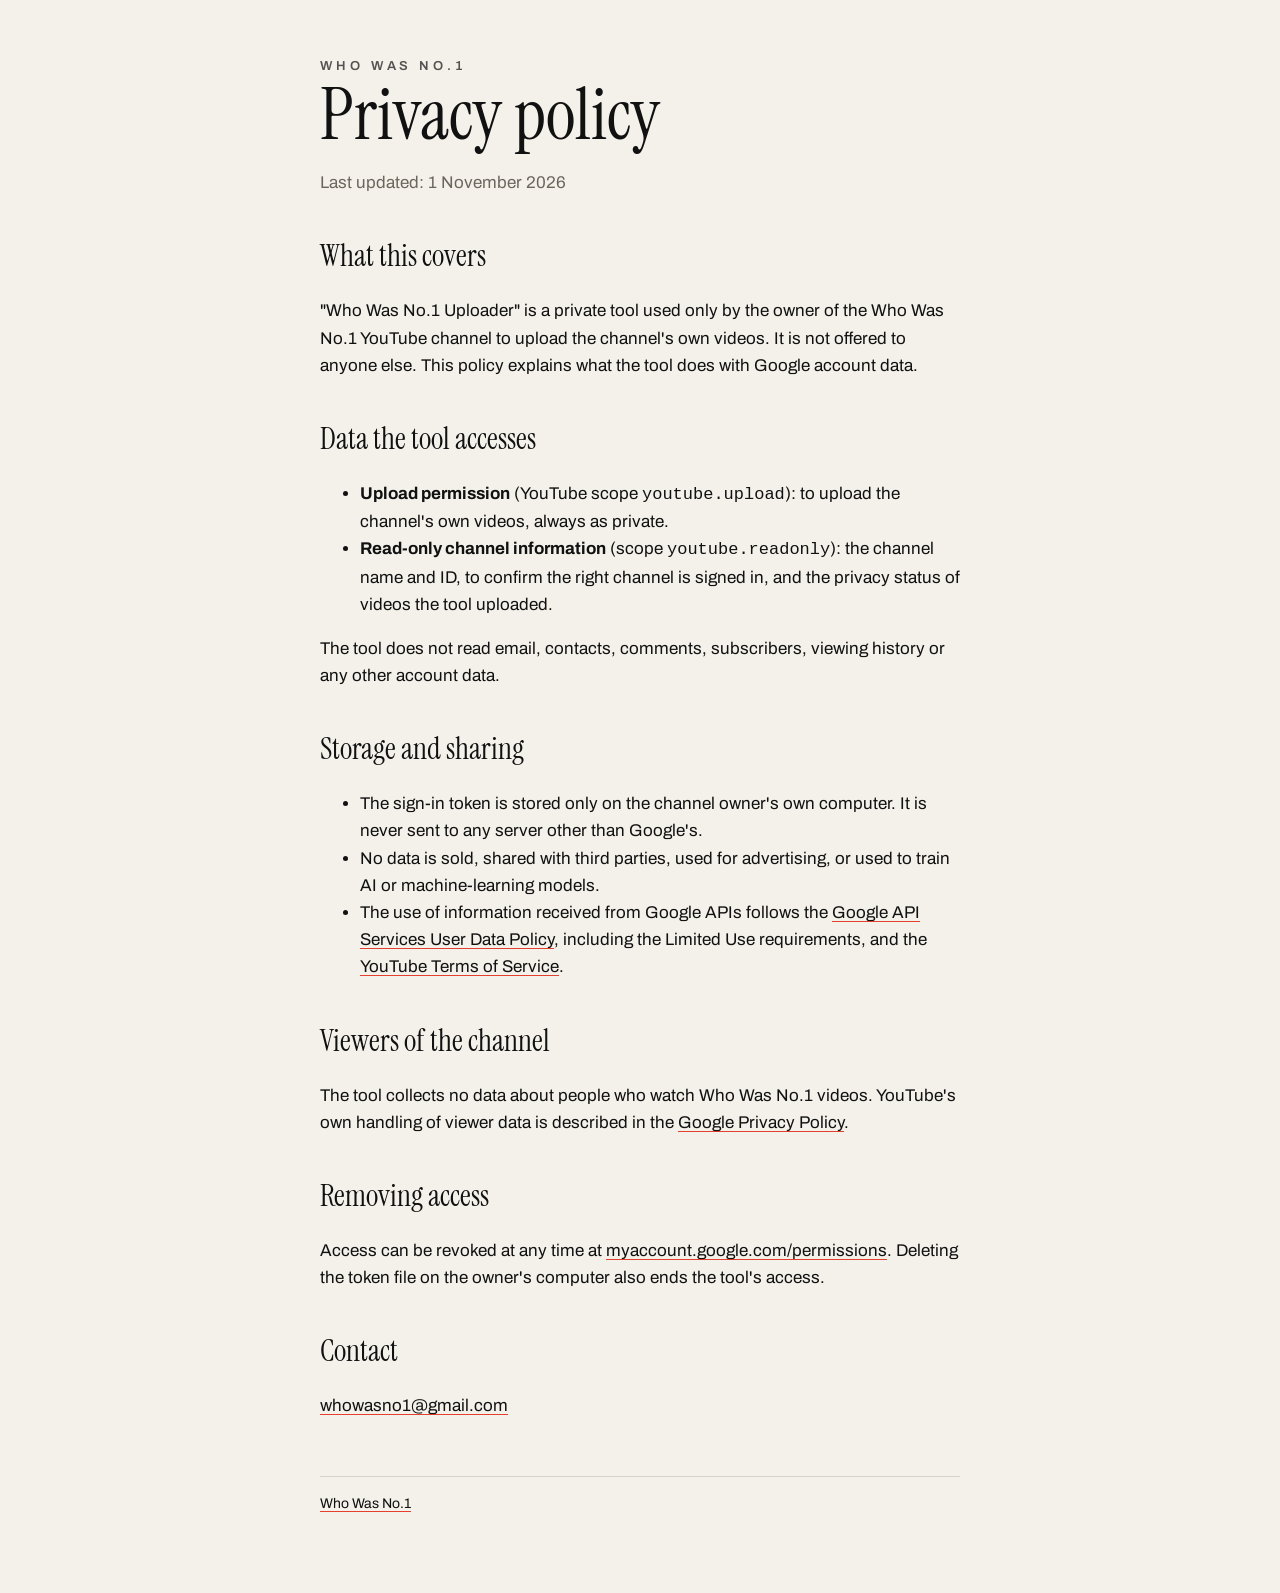
==== privacy.html @ 604b4c08 "Who Was No.1 homepage and privacy policy" ====
<!doctype html>
<html lang="en">
<head>
<meta charset="utf-8">
<meta name="viewport" content="width=device-width, initial-scale=1">
<title>Privacy Policy · Who Was No.1</title>
<link rel="preconnect" href="https://fonts.googleapis.com">
<link href="https://fonts.googleapis.com/css2?family=Archivo:wght@400;600&family=Instrument+Serif&display=swap" rel="stylesheet">
<link rel="stylesheet" href="style.css">
<link rel="icon" href="avatar.png">
</head>
<body>
<main>
  <p class="kicker">WHO WAS NO.1</p>
  <h1>Privacy policy</h1>
  <p class="muted">Last updated: 1 November 2026</p>

  <h2>What this covers</h2>
  <p>"Who Was No.1 Uploader" is a private tool used only by the owner of the Who Was No.1 YouTube channel to upload the channel's own videos. It is not offered to anyone else. This policy explains what the tool does with Google account data.</p>

  <h2>Data the tool accesses</h2>
  <ul>
    <li><strong>Upload permission</strong> (YouTube scope <code>youtube.upload</code>): to upload the channel's own videos, always as private.</li>
    <li><strong>Read-only channel information</strong> (scope <code>youtube.readonly</code>): the channel name and ID, to confirm the right channel is signed in, and the privacy status of videos the tool uploaded.</li>
  </ul>
  <p>The tool does not read email, contacts, comments, subscribers, viewing history or any other account data.</p>

  <h2>Storage and sharing</h2>
  <ul>
    <li>The sign-in token is stored only on the channel owner's own computer. It is never sent to any server other than Google's.</li>
    <li>No data is sold, shared with third parties, used for advertising, or used to train AI or machine-learning models.</li>
    <li>The use of information received from Google APIs follows the <a href="https://developers.google.com/terms/api-services-user-data-policy">Google API Services User Data Policy</a>, including the Limited Use requirements, and the <a href="https://www.youtube.com/t/terms">YouTube Terms of Service</a>.</li>
  </ul>

  <h2>Viewers of the channel</h2>
  <p>The tool collects no data about people who watch Who Was No.1 videos. YouTube's own handling of viewer data is described in the <a href="https://policies.google.com/privacy">Google Privacy Policy</a>.</p>

  <h2>Removing access</h2>
  <p>Access can be revoked at any time at <a href="https://myaccount.google.com/permissions">myaccount.google.com/permissions</a>. Deleting the token file on the owner's computer also ends the tool's access.</p>

  <h2>Contact</h2>
  <p><a href="mailto:whowasno1@gmail.com">whowasno1@gmail.com</a></p>

  <footer><a href="index.html">Who Was No.1</a></footer>
</main>
</body>
</html>
---- style.css ----
:root { --paper: #F4F1EA; --ink: #111111; --muted: #6B665C; --rule: #D8D3C8; --accent: #E4402F; }
* { box-sizing: border-box; }
body { margin: 0; background: var(--paper); color: var(--ink); font: 400 17px/1.6 "Archivo", system-ui, sans-serif; }
main { max-width: 680px; margin: 0 auto; padding: 56px 20px 80px; }
.kicker { font-weight: 600; letter-spacing: .3em; font-size: 13px; opacity: .7; margin: 0; }
h1 { font-family: "Instrument Serif", Georgia, serif; font-weight: 400; font-size: 72px; line-height: .95; margin: 4px 0 20px; }
h2 { font-family: "Instrument Serif", Georgia, serif; font-weight: 400; font-size: 30px; margin: 36px 0 8px; }
p, li { color: var(--ink); }
.muted { color: var(--muted); }
a { color: var(--ink); text-decoration-color: var(--accent); text-underline-offset: 3px; }
.avatar { width: 88px; height: 88px; border-radius: 50%; display: block; margin-bottom: 24px; }
footer { margin-top: 56px; padding-top: 16px; border-top: 1px solid var(--rule); font-size: 14px; color: var(--muted); }
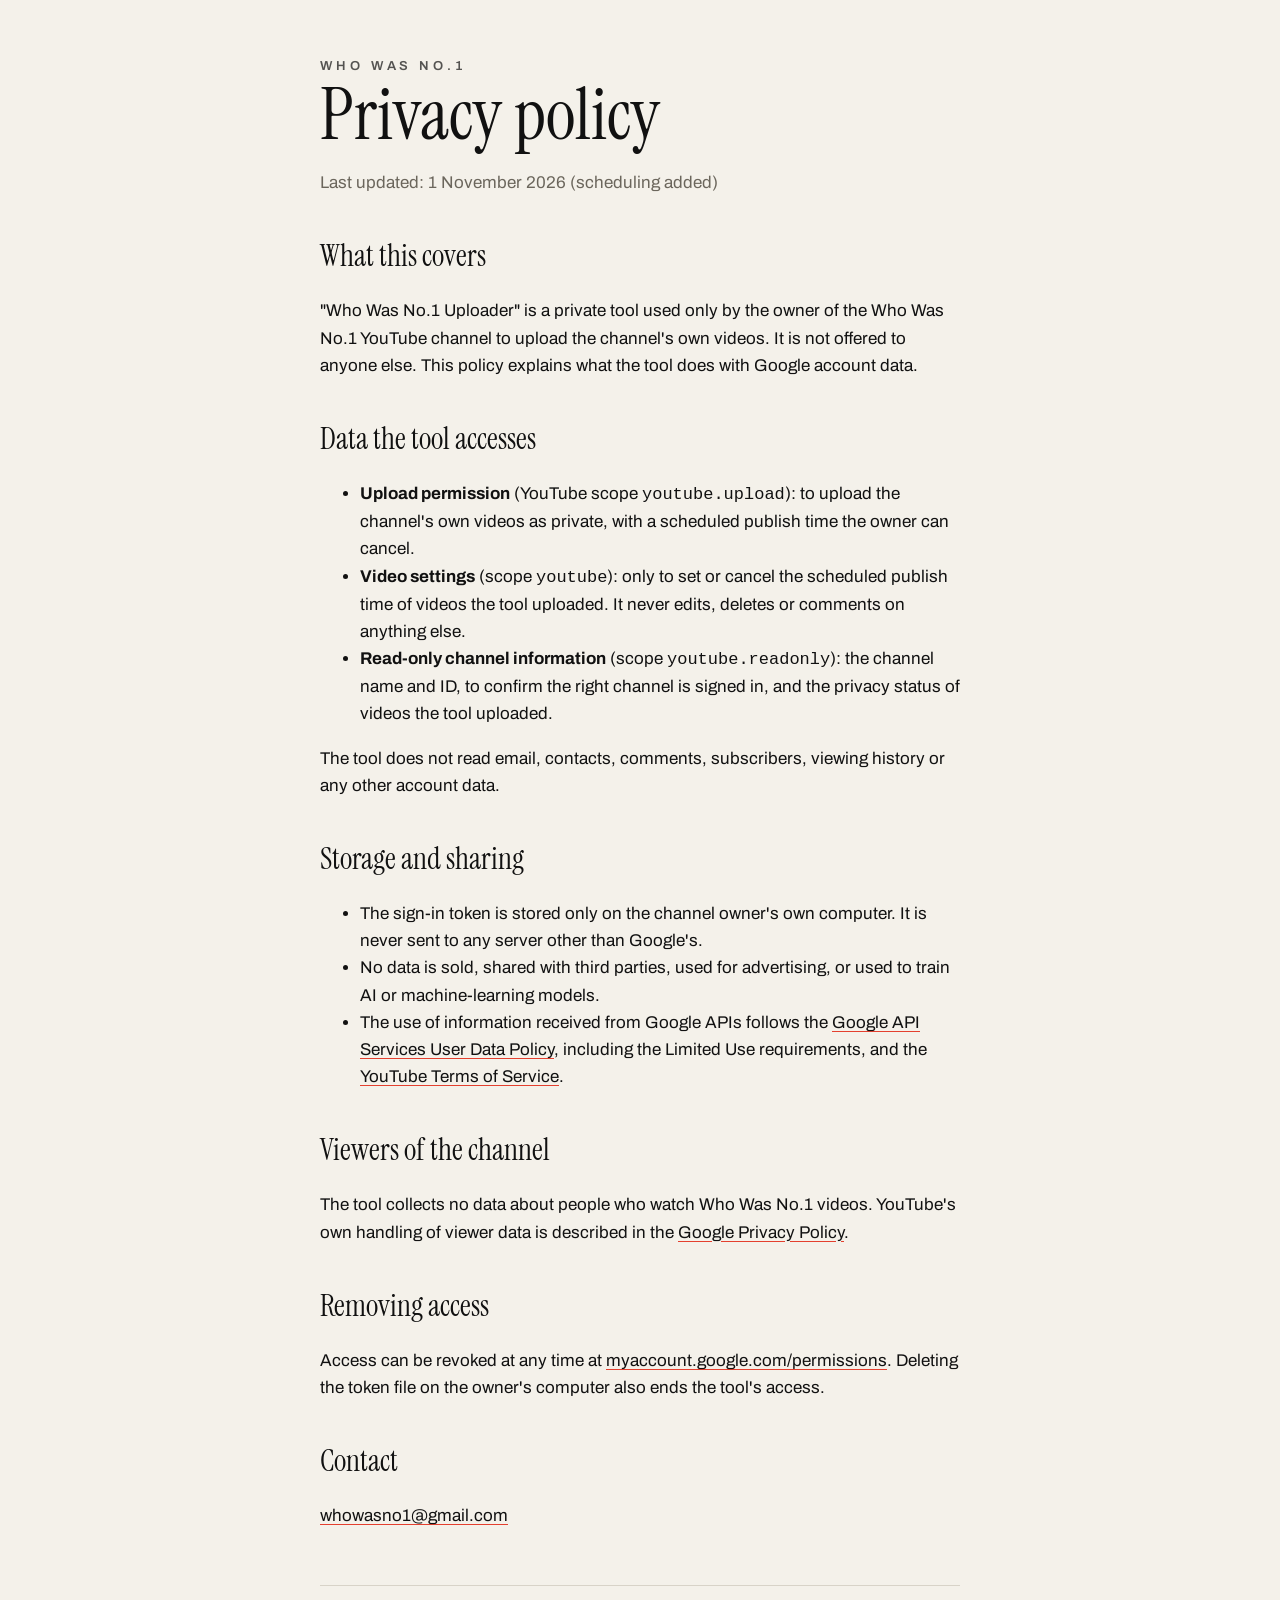
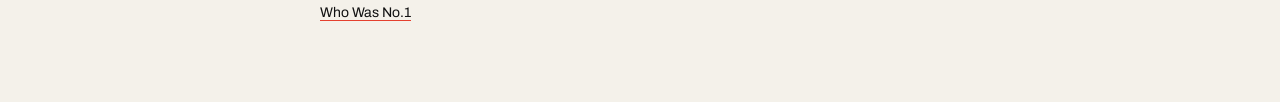
==== commit 4bc3a0ed: "Privacy policy: scheduled publishing scope" ====
--- a/privacy.html
+++ b/privacy.html
@@ -13,14 +13,15 @@
 <main>
   <p class="kicker">WHO WAS NO.1</p>
   <h1>Privacy policy</h1>
-  <p class="muted">Last updated: 1 November 2026</p>
+  <p class="muted">Last updated: 1 November 2026 (scheduling added)</p>
 
   <h2>What this covers</h2>
   <p>"Who Was No.1 Uploader" is a private tool used only by the owner of the Who Was No.1 YouTube channel to upload the channel's own videos. It is not offered to anyone else. This policy explains what the tool does with Google account data.</p>
 
   <h2>Data the tool accesses</h2>
   <ul>
-    <li><strong>Upload permission</strong> (YouTube scope <code>youtube.upload</code>): to upload the channel's own videos, always as private.</li>
+    <li><strong>Upload permission</strong> (YouTube scope <code>youtube.upload</code>): to upload the channel's own videos as private, with a scheduled publish time the owner can cancel.</li>
+    <li><strong>Video settings</strong> (scope <code>youtube</code>): only to set or cancel the scheduled publish time of videos the tool uploaded. It never edits, deletes or comments on anything else.</li>
     <li><strong>Read-only channel information</strong> (scope <code>youtube.readonly</code>): the channel name and ID, to confirm the right channel is signed in, and the privacy status of videos the tool uploaded.</li>
   </ul>
   <p>The tool does not read email, contacts, comments, subscribers, viewing history or any other account data.</p>
